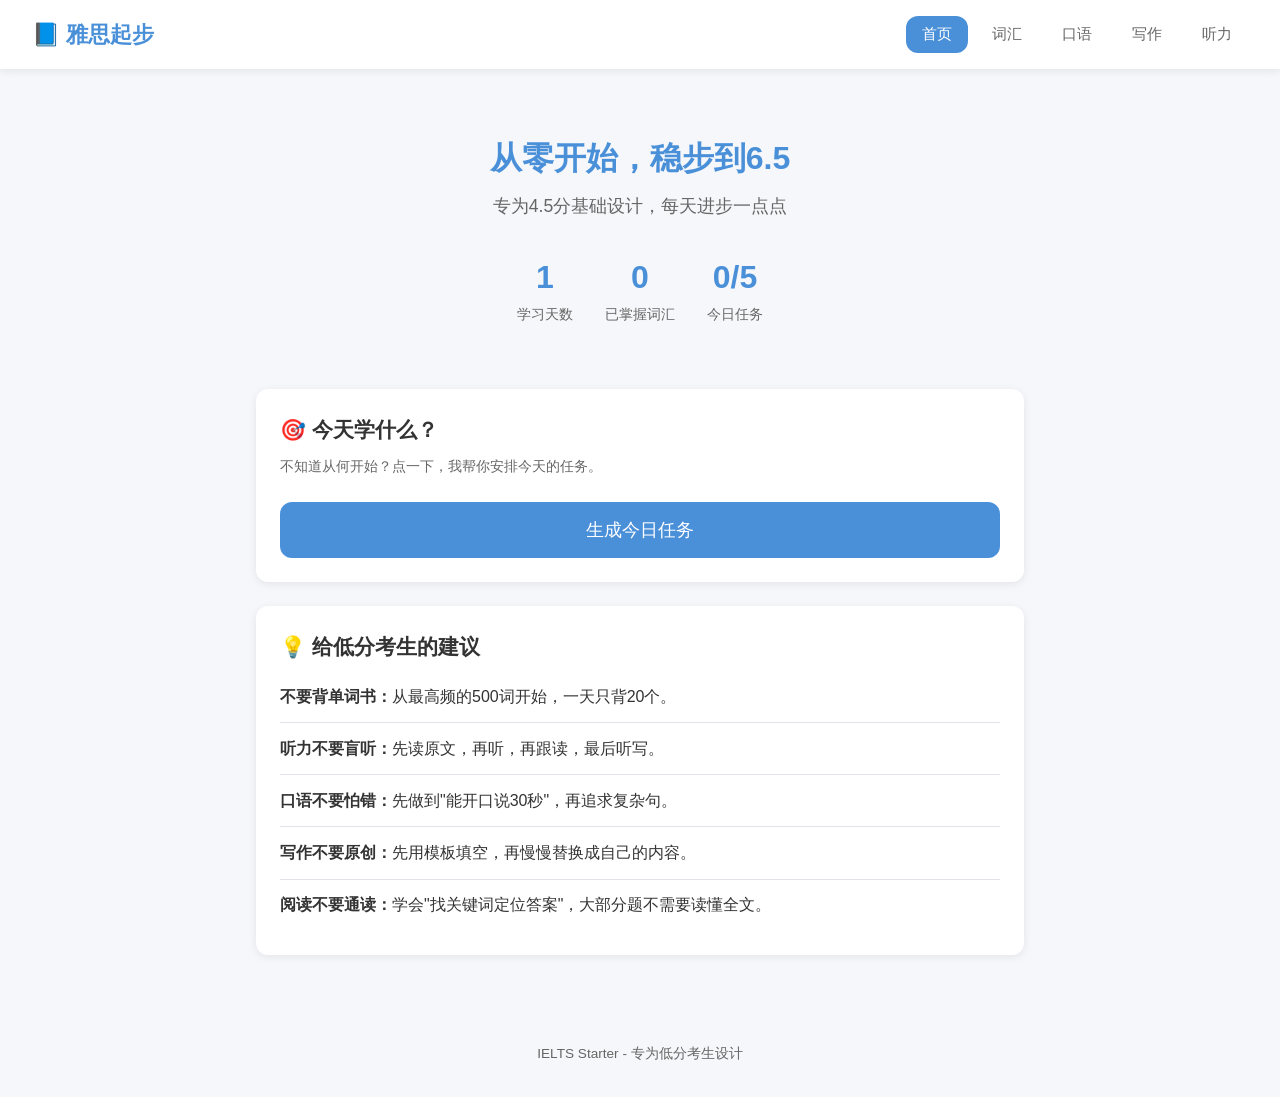
==== index.html @ bb2e0661 "init: IELTS starter website" ====
<!DOCTYPE html>
<html lang="zh-CN">
<head>
    <meta charset="UTF-8">
    <meta name="viewport" content="width=device-width, initial-scale=1.0">
    <title>雅思起步 - IELTS Starter</title>
    <link rel="stylesheet" href="css/style.css">
</head>
<body>
    <nav class="navbar">
        <div class="nav-brand">📘 雅思起步</div>
        <div class="nav-links">
            <button class="nav-btn active" data-page="home">首页</button>
            <button class="nav-btn" data-page="words">词汇</button>
            <button class="nav-btn" data-page="speaking">口语</button>
            <button class="nav-btn" data-page="writing">写作</button>
            <button class="nav-btn" data-page="listening">听力</button>
        </div>
    </nav>

    <main class="container">
        <!-- 首页 -->
        <section id="page-home" class="page active">
            <div class="hero">
                <h1>从零开始，稳步到6.5</h1>
                <p class="subtitle">专为4.5分基础设计，每天进步一点点</p>
                <div class="stats-bar">
                    <div class="stat-item">
                        <div class="stat-num" id="stat-days">1</div>
                        <div class="stat-label">学习天数</div>
                    </div>
                    <div class="stat-item">
                        <div class="stat-num" id="stat-words">0</div>
                        <div class="stat-label">已掌握词汇</div>
                    </div>
                    <div class="stat-item">
                        <div class="stat-num" id="stat-tasks">0/5</div>
                        <div class="stat-label">今日任务</div>
                    </div>
                </div>
            </div>

            <div class="card">
                <h2>🎯 今天学什么？</h2>
                <p class="hint">不知道从何开始？点一下，我帮你安排今天的任务。</p>
                <button class="btn-primary btn-large" id="btn-generate-task">生成今日任务</button>
                <div id="today-tasks" class="task-list hidden">
                    <!-- 动态生成 -->
                </div>
            </div>

            <div class="card">
                <h2>💡 给低分考生的建议</h2>
                <ul class="tips-list">
                    <li><strong>不要背单词书：</strong>从最高频的500词开始，一天只背20个。</li>
                    <li><strong>听力不要盲听：</strong>先读原文，再听，再跟读，最后听写。</li>
                    <li><strong>口语不要怕错：</strong>先做到"能开口说30秒"，再追求复杂句。</li>
                    <li><strong>写作不要原创：</strong>先用模板填空，再慢慢替换成自己的内容。</li>
                    <li><strong>阅读不要通读：</strong>学会"找关键词定位答案"，大部分题不需要读懂全文。</li>
                </ul>
            </div>
        </section>

        <!-- 词汇页 -->
        <section id="page-words" class="page">
            <div class="card">
                <h2>📚 核心高频词汇</h2>
                <p class="hint">共500词，从出现频率最高的开始。点击卡片翻转看释义。</p>
                <div class="progress-bar">
                    <div class="progress-fill" id="word-progress"></div>
                </div>
                <div class="progress-text">已掌握 <span id="word-mastered">0</span> / <span id="word-total">50</span></div>
            </div>

            <div class="flashcard-container">
                <div class="flashcard" id="flashcard">
                    <div class="flashcard-front">
                        <div class="word-text" id="card-word">accommodation</div>
                        <div class="word-phonetic" id="card-phonetic">/əˌkɒməˈdeɪʃn/</div>
                        <button class="btn-sound" id="btn-speak">🔊 发音</button>
                    </div>
                    <div class="flashcard-back">
                        <div class="word-meaning" id="card-meaning">n. 住处，住宿</div>
                        <div class="word-example" id="card-example">"The price includes accommodation and meals."</div>
                        <div class="word-example-cn" id="card-example-cn">价格包含食宿。</div>
                    </div>
                </div>
            </div>

            <div class="card-actions">
                <button class="btn-secondary" id="btn-prev">← 上一个</button>
                <button class="btn-success" id="btn-known">✓ 认识</button>
                <button class="btn-danger" id="btn-unknown">✗ 不认识</button>
                <button class="btn-secondary" id="btn-next">下一个 →</button>
            </div>
        </section>

        <!-- 口语页 -->
        <section id="page-speaking" class="page">
            <div class="card">
                <h2>🎤 口语练习</h2>
                <p class="hint">从最简单的Level 1开始，能开口就是胜利。</p>
                <div class="level-selector">
                    <button class="level-btn active" data-level="1">Level 1<br><small>只说3句话</small></button>
                    <button class="level-btn" data-level="2">Level 2<br><small>说满30秒</small></button>
                    <button class="level-btn" data-level="3">Level 3<br><small>说满1分钟</small></button>
                </div>
            </div>

            <div class="card question-card">
                <div class="question-type" id="question-type">Part 1 - 基础话题</div>
                <div class="question-text" id="question-text">Where is your hometown?</div>
                <div class="question-hint" id="question-hint">试着回答：在哪 + 什么样 + 喜欢吗</div>
            </div>

            <div class="card">
                <h3>⏱️ 计时器</h3>
                <div class="timer-display" id="timer-display">00:00</div>
                <div class="timer-controls">
                    <button class="btn-primary" id="btn-timer-start">开始计时</button>
                    <button class="btn-secondary" id="btn-timer-pause">暂停</button>
                    <button class="btn-danger" id="btn-timer-reset">重置</button>
                </div>
                <p class="hint">目标：Level 1 回答15秒，Level 2 回答30秒，Level 3 回答1分钟。</p>
            </div>

            <div class="card-actions">
                <button class="btn-primary btn-large" id="btn-next-question">🎲 换一题</button>
            </div>
        </section>

        <!-- 写作页 -->
        <section id="page-writing" class="page">
            <div class="card">
                <h2>✍️ 写作模板填空</h2>
                <p class="hint">像完形填空一样写作文。先学会"套模板"，再慢慢替换高级词汇。</p>
                <div class="template-selector">
                    <button class="template-btn active" data-template="task1-static">小作文-静态图</button>
                    <button class="template-btn" data-template="task1-dynamic">小作文-动态图</button>
                    <button class="template-btn" data-template="task2-opinion">大作文-同意与否</button>
                </div>
            </div>

            <div class="card">
                <h3 id="template-title">静态图（柱状图/饼图）4段式模板</h3>
                <div class="template-form" id="template-form">
                    <!-- 动态生成输入框 -->
                </div>
                <button class="btn-primary btn-large" id="btn-generate-essay">生成作文</button>
            </div>

            <div class="card hidden" id="essay-result-card">
                <h3>📝 你的作文</h3>
                <div class="essay-output" id="essay-output"></div>
                <div class="essay-tips">
                    <h4>💡 提升建议</h4>
                    <ul id="essay-tips-list"></ul>
                </div>
            </div>
        </section>

        <!-- 听力页 -->
        <section id="page-listening" class="page">
            <div class="card">
                <h2>🎧 精听练习</h2>
                <p class="hint">把听力原文粘贴到下面，点击任意句子即可反复听该句。</p>
                <textarea class="textarea-large" id="listening-text" placeholder="粘贴听力原文到这里...
例如：
Woman: Good morning. I'd like to book a table for dinner tonight.
Man: Certainly. How many people will be dining?
Woman: Four adults and two children."></textarea>
                <div class="input-group">
                    <label>音频URL（可选）：</label>
                    <input type="text" id="audio-url" placeholder="https://example.com/audio.mp3">
                </div>
                <button class="btn-primary" id="btn-load-text">加载原文</button>
            </div>

            <div class="card hidden" id="listening-player-card">
                <audio id="audio-player" controls></audio>
                <div class="sentence-list" id="sentence-list">
                    <!-- 动态生成句子列表 -->
                </div>
            </div>
        </section>
    </main>

    <footer class="footer">
        <p>IELTS Starter - 专为低分考生设计</p>
    </footer>

    <script src="js/app.js"></script>
</body>
</html>
---- css/style.css ----
:root {
    --primary: #4a90d9;
    --primary-dark: #357abd;
    --success: #5cb85c;
    --danger: #d9534f;
    --warning: #f0ad4e;
    --bg: #f5f7fa;
    --card-bg: #ffffff;
    --text: #333333;
    --text-light: #666666;
    --border: #e0e4e8;
    --radius: 12px;
    --shadow: 0 2px 8px rgba(0,0,0,0.08);
}

* {
    margin: 0;
    padding: 0;
    box-sizing: border-box;
}

body {
    font-family: -apple-system, BlinkMacSystemFont, "Segoe UI", Roboto, "Helvetica Neue", Arial, sans-serif;
    background: var(--bg);
    color: var(--text);
    line-height: 1.6;
    font-size: 16px;
}

/* 导航 */
.navbar {
    background: var(--card-bg);
    box-shadow: var(--shadow);
    padding: 1rem 2rem;
    display: flex;
    justify-content: space-between;
    align-items: center;
    position: sticky;
    top: 0;
    z-index: 100;
}

.nav-brand {
    font-size: 1.4rem;
    font-weight: 700;
    color: var(--primary);
}

.nav-links {
    display: flex;
    gap: 0.5rem;
}

.nav-btn {
    padding: 0.5rem 1rem;
    border: none;
    background: transparent;
    color: var(--text-light);
    border-radius: var(--radius);
    cursor: pointer;
    font-size: 0.95rem;
    transition: all 0.2s;
}

.nav-btn:hover {
    background: var(--bg);
    color: var(--primary);
}

.nav-btn.active {
    background: var(--primary);
    color: white;
}

/* 主容器 */
.container {
    max-width: 800px;
    margin: 0 auto;
    padding: 2rem 1rem;
}

/* 页面切换 */
.page {
    display: none;
    animation: fadeIn 0.3s ease;
}

.page.active {
    display: block;
}

@keyframes fadeIn {
    from { opacity: 0; transform: translateY(10px); }
    to { opacity: 1; transform: translateY(0); }
}

/* 卡片 */
.card {
    background: var(--card-bg);
    border-radius: var(--radius);
    padding: 1.5rem;
    margin-bottom: 1.5rem;
    box-shadow: var(--shadow);
}

.card h2 {
    font-size: 1.3rem;
    margin-bottom: 0.5rem;
    color: var(--text);
}

.card h3 {
    font-size: 1.1rem;
    margin-bottom: 0.5rem;
}

.hint {
    color: var(--text-light);
    font-size: 0.9rem;
    margin-bottom: 1rem;
}

/* 首页 */
.hero {
    text-align: center;
    padding: 2rem 1rem;
}

.hero h1 {
    font-size: 2rem;
    color: var(--primary);
    margin-bottom: 0.5rem;
}

.subtitle {
    color: var(--text-light);
    font-size: 1.1rem;
    margin-bottom: 2rem;
}

.stats-bar {
    display: flex;
    justify-content: center;
    gap: 2rem;
    margin-bottom: 2rem;
}

.stat-item {
    text-align: center;
}

.stat-num {
    font-size: 2rem;
    font-weight: 700;
    color: var(--primary);
}

.stat-label {
    color: var(--text-light);
    font-size: 0.85rem;
}

.task-list {
    margin-top: 1.5rem;
}

.task-item {
    display: flex;
    align-items: center;
    padding: 1rem;
    background: var(--bg);
    border-radius: var(--radius);
    margin-bottom: 0.5rem;
    cursor: pointer;
    transition: all 0.2s;
}

.task-item:hover {
    background: #e8f0fe;
}

.task-item.completed {
    opacity: 0.6;
    text-decoration: line-through;
}

.task-checkbox {
    width: 24px;
    height: 24px;
    margin-right: 1rem;
    border: 2px solid var(--border);
    border-radius: 6px;
    display: flex;
    align-items: center;
    justify-content: center;
    font-size: 0.8rem;
    flex-shrink: 0;
}

.task-item.completed .task-checkbox {
    background: var(--success);
    border-color: var(--success);
    color: white;
}

.tips-list {
    list-style: none;
}

.tips-list li {
    padding: 0.8rem 0;
    border-bottom: 1px solid var(--border);
}

.tips-list li:last-child {
    border-bottom: none;
}

/* 按钮 */
.btn-primary, .btn-secondary, .btn-success, .btn-danger {
    padding: 0.7rem 1.5rem;
    border: none;
    border-radius: var(--radius);
    cursor: pointer;
    font-size: 1rem;
    transition: all 0.2s;
    font-weight: 500;
}

.btn-primary {
    background: var(--primary);
    color: white;
}

.btn-primary:hover {
    background: var(--primary-dark);
}

.btn-secondary {
    background: var(--bg);
    color: var(--text);
}

.btn-secondary:hover {
    background: var(--border);
}

.btn-success {
    background: var(--success);
    color: white;
}

.btn-success:hover {
    background: #4cae4c;
}

.btn-danger {
    background: var(--danger);
    color: white;
}

.btn-danger:hover {
    background: #c9302c;
}

.btn-large {
    padding: 1rem 2rem;
    font-size: 1.1rem;
    width: 100%;
    margin-top: 0.5rem;
}

.btn-sound {
    background: var(--bg);
    border: 1px solid var(--border);
    padding: 0.5rem 1rem;
    border-radius: var(--radius);
    cursor: pointer;
    margin-top: 1rem;
    font-size: 0.9rem;
}

.btn-sound:hover {
    background: var(--primary);
    color: white;
}

/* 词汇卡片 */
.flashcard-container {
    perspective: 1000px;
    margin: 2rem auto;
    max-width: 400px;
}

.flashcard {
    width: 100%;
    height: 280px;
    position: relative;
    transform-style: preserve-3d;
    transition: transform 0.6s;
    cursor: pointer;
}

.flashcard.flipped {
    transform: rotateY(180deg);
}

.flashcard-front, .flashcard-back {
    position: absolute;
    width: 100%;
    height: 100%;
    backface-visibility: hidden;
    background: var(--card-bg);
    border-radius: var(--radius);
    box-shadow: var(--shadow);
    display: flex;
    flex-direction: column;
    align-items: center;
    justify-content: center;
    padding: 2rem;
    text-align: center;
}

.flashcard-back {
    transform: rotateY(180deg);
    background: #fff9e6;
}

.word-text {
    font-size: 2rem;
    font-weight: 700;
    color: var(--primary);
    margin-bottom: 0.5rem;
}

.word-phonetic {
    color: var(--text-light);
    font-size: 1rem;
    margin-bottom: 1rem;
}

.word-meaning {
    font-size: 1.5rem;
    font-weight: 600;
    color: var(--text);
    margin-bottom: 1rem;
}

.word-example {
    font-style: italic;
    color: var(--text-light);
    margin-bottom: 0.5rem;
    font-size: 0.95rem;
}

.word-example-cn {
    color: var(--text-light);
    font-size: 0.9rem;
}

.progress-bar {
    width: 100%;
    height: 12px;
    background: var(--bg);
    border-radius: 6px;
    overflow: hidden;
    margin: 1rem 0 0.5rem;
}

.progress-fill {
    height: 100%;
    background: var(--success);
    width: 0%;
    transition: width 0.3s ease;
}

.progress-text {
    text-align: center;
    color: var(--text-light);
    font-size: 0.85rem;
    margin-bottom: 1rem;
}

.card-actions {
    display: flex;
    gap: 0.5rem;
    justify-content: center;
    flex-wrap: wrap;
}

/* 口语 */
.level-selector, .template-selector {
    display: flex;
    gap: 0.5rem;
    margin: 1rem 0;
    flex-wrap: wrap;
}

.level-btn, .template-btn {
    flex: 1;
    min-width: 100px;
    padding: 0.8rem;
    border: 2px solid var(--border);
    background: white;
    border-radius: var(--radius);
    cursor: pointer;
    text-align: center;
    transition: all 0.2s;
    font-size: 0.9rem;
}

.level-btn.active, .template-btn.active {
    border-color: var(--primary);
    background: #e8f0fe;
    color: var(--primary);
    font-weight: 600;
}

.question-card {
    background: #e8f0fe;
    text-align: center;
}

.question-type {
    color: var(--primary);
    font-size: 0.85rem;
    font-weight: 600;
    margin-bottom: 0.5rem;
}

.question-text {
    font-size: 1.4rem;
    font-weight: 600;
    margin-bottom: 0.5rem;
}

.question-hint {
    color: var(--text-light);
    font-size: 0.9rem;
}

.timer-display {
    font-size: 3rem;
    font-weight: 700;
    text-align: center;
    color: var(--primary);
    font-variant-numeric: tabular-nums;
    margin: 1rem 0;
}

.timer-controls {
    display: flex;
    gap: 0.5rem;
    justify-content: center;
}

/* 写作 */
.template-form {
    margin: 1rem 0;
}

.form-group {
    margin-bottom: 1rem;
}

.form-group label {
    display: block;
    margin-bottom: 0.3rem;
    font-weight: 500;
    font-size: 0.9rem;
}

.form-group input, .form-group select {
    width: 100%;
    padding: 0.7rem;
    border: 1px solid var(--border);
    border-radius: var(--radius);
    font-size: 1rem;
}

.form-group input:focus, .form-group select:focus {
    outline: none;
    border-color: var(--primary);
}

.essay-output {
    background: var(--bg);
    padding: 1.5rem;
    border-radius: var(--radius);
    line-height: 1.8;
    white-space: pre-wrap;
    margin: 1rem 0;
    font-size: 0.95rem;
}

.essay-tips {
    background: #fff9e6;
    padding: 1rem;
    border-radius: var(--radius);
    margin-top: 1rem;
}

.essay-tips h4 {
    color: var(--warning);
    margin-bottom: 0.5rem;
}

.essay-tips ul {
    margin-left: 1.2rem;
    font-size: 0.9rem;
}

/* 听力 */
.textarea-large {
    width: 100%;
    min-height: 150px;
    padding: 1rem;
    border: 1px solid var(--border);
    border-radius: var(--radius);
    font-size: 1rem;
    font-family: inherit;
    resize: vertical;
    margin-bottom: 1rem;
}

.input-group {
    margin-bottom: 1rem;
}

.input-group label {
    display: block;
    margin-bottom: 0.3rem;
    font-weight: 500;
    font-size: 0.9rem;
}

.input-group input {
    width: 100%;
    padding: 0.7rem;
    border: 1px solid var(--border);
    border-radius: var(--radius);
    font-size: 1rem;
}

.sentence-list {
    margin-top: 1.5rem;
    max-height: 400px;
    overflow-y: auto;
}

.sentence-item {
    padding: 0.8rem 1rem;
    border-bottom: 1px solid var(--border);
    cursor: pointer;
    transition: all 0.2s;
    font-size: 0.95rem;
}

.sentence-item:hover {
    background: #e8f0fe;
}

.sentence-item.active {
    background: #e8f0fe;
    border-left: 3px solid var(--primary);
    padding-left: calc(1rem - 3px);
}

/* 通用 */
.hidden {
    display: none !important;
}

.footer {
    text-align: center;
    padding: 2rem;
    color: var(--text-light);
    font-size: 0.85rem;
}

/* 响应式 */
@media (max-width: 600px) {
    .navbar {
        flex-direction: column;
        gap: 0.5rem;
        padding: 1rem;
    }

    .nav-links {
        flex-wrap: wrap;
        justify-content: center;
    }

    .stats-bar {
        gap: 1rem;
    }

    .hero h1 {
        font-size: 1.5rem;
    }

    .flashcard {
        height: 240px;
    }

    .word-text {
        font-size: 1.5rem;
    }

    .timer-display {
        font-size: 2.5rem;
    }
}
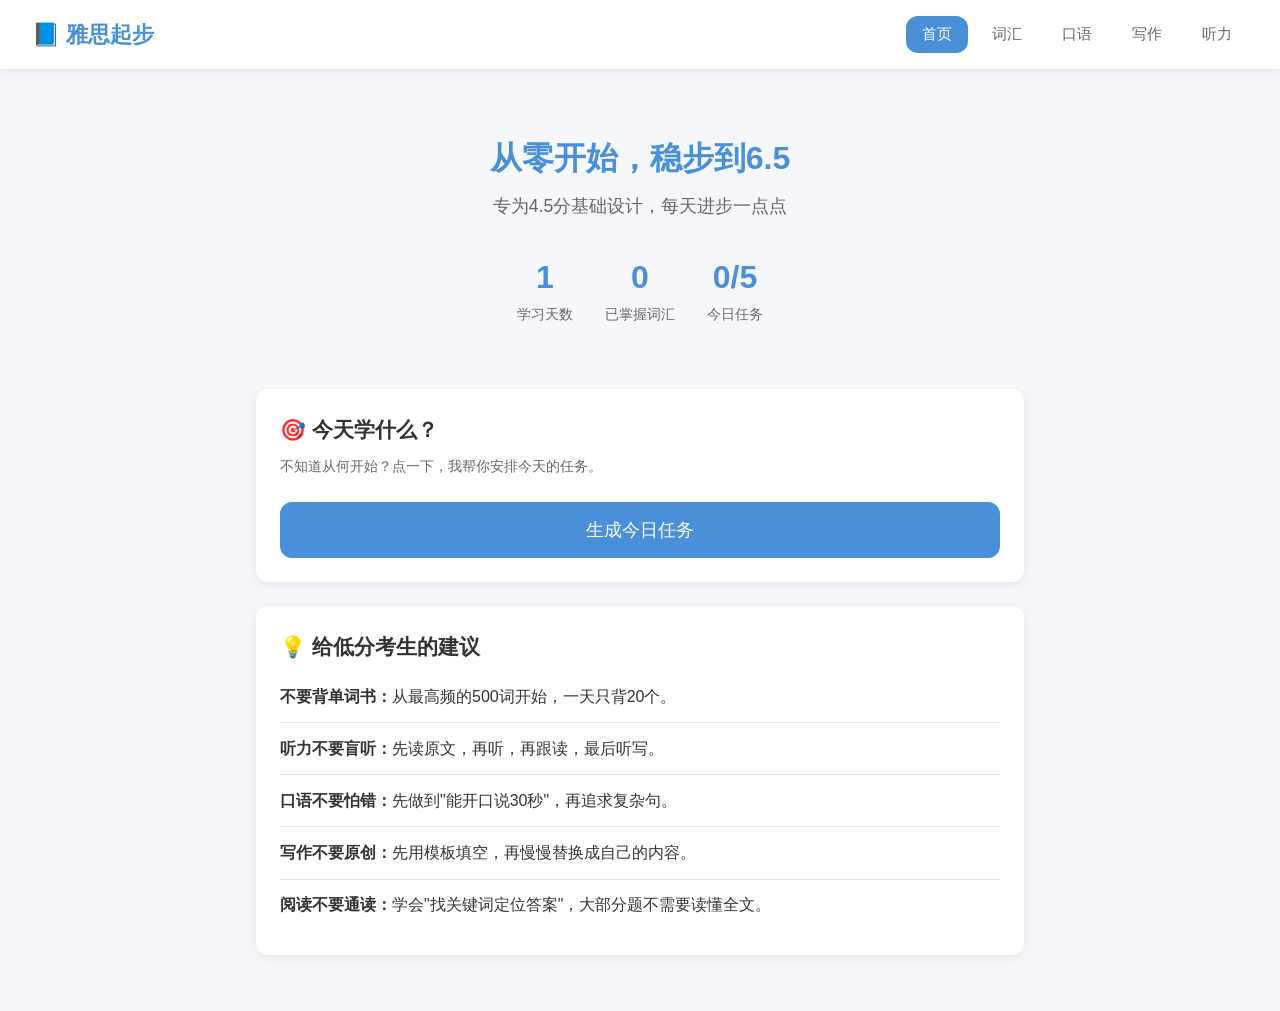
==== commit c28a66b4: "feat: PWA + mobile optimization - Add manifest.json and Service Worker for offline support - Add bot" ====
--- a/index.html
+++ b/index.html
@@ -2,7 +2,13 @@
 <html lang="zh-CN">
 <head>
     <meta charset="UTF-8">
-    <meta name="viewport" content="width=device-width, initial-scale=1.0">
+    <meta name="viewport" content="width=device-width, initial-scale=1.0, maximum-scale=1.0, user-scalable=no">
+    <meta name="theme-color" content="#4a90d9">
+    <meta name="apple-mobile-web-app-capable" content="yes">
+    <meta name="apple-mobile-web-app-status-bar-style" content="default">
+    <meta name="apple-mobile-web-app-title" content="雅思起步">
+    <link rel="manifest" href="manifest.json">
+    <link rel="apple-touch-icon" href="data:image/svg+xml,%3Csvg xmlns='http://www.w3.org/2000/svg' viewBox='0 0 192 192'%3E%3Crect fill='%234a90d9' width='192' height='192' rx='24'/%3E%3Ctext x='96' y='120' font-size='100' text-anchor='middle'%3E📘%3C/text%3E%3C/svg%3E">
     <title>雅思起步 - IELTS Starter</title>
     <link rel="stylesheet" href="css/style.css">
 </head>
@@ -185,10 +191,39 @@
         </section>
     </main>
 
-    <footer class="footer">
-        <p>IELTS Starter - 专为低分考生设计</p>
-    </footer>
+    <!-- 底部移动端导航 -->
+    <nav class="bottom-nav">
+        <button class="bottom-nav-btn active" data-page="home">
+            <span class="bottom-nav-icon">🏠</span>
+            <span class="bottom-nav-label">首页</span>
+        </button>
+        <button class="bottom-nav-btn" data-page="words">
+            <span class="bottom-nav-icon">📚</span>
+            <span class="bottom-nav-label">词汇</span>
+        </button>
+        <button class="bottom-nav-btn" data-page="speaking">
+            <span class="bottom-nav-icon">🎤</span>
+            <span class="bottom-nav-label">口语</span>
+        </button>
+        <button class="bottom-nav-btn" data-page="writing">
+            <span class="bottom-nav-icon">✍️</span>
+            <span class="bottom-nav-label">写作</span>
+        </button>
+        <button class="bottom-nav-btn" data-page="listening">
+            <span class="bottom-nav-icon">🎧</span>
+            <span class="bottom-nav-label">听力</span>
+        </button>
+    </nav>
 
     <script src="js/app.js"></script>
+    <script>
+        if ('serviceWorker' in navigator) {
+            navigator.serviceWorker.register('sw.js').then(() => {
+                console.log('Service Worker registered');
+            }).catch(err => {
+                console.log('SW registration failed:', err);
+            });
+        }
+    </script>
 </body>
 </html>
--- a/css/style.css
+++ b/css/style.css
@@ -578,17 +578,98 @@
     font-size: 0.85rem;
 }
 
+/* 底部移动端导航 */
+.bottom-nav {
+    display: none;
+    position: fixed;
+    bottom: 0;
+    left: 0;
+    right: 0;
+    background: var(--card-bg);
+    box-shadow: 0 -2px 10px rgba(0,0,0,0.08);
+    z-index: 200;
+    padding-bottom: env(safe-area-inset-bottom);
+}
+
+.bottom-nav-btn {
+    flex: 1;
+    display: flex;
+    flex-direction: column;
+    align-items: center;
+    justify-content: center;
+    padding: 0.5rem 0;
+    border: none;
+    background: transparent;
+    color: var(--text-light);
+    cursor: pointer;
+    font-size: 0.7rem;
+    transition: all 0.2s;
+    min-height: 56px;
+}
+
+.bottom-nav-btn.active {
+    color: var(--primary);
+}
+
+.bottom-nav-icon {
+    font-size: 1.4rem;
+    margin-bottom: 2px;
+}
+
+.bottom-nav-label {
+    font-size: 0.65rem;
+}
+
+/* 触摸优化 */
+button, .task-item, .sentence-item, .flashcard {
+    -webkit-tap-highlight-color: transparent;
+    touch-action: manipulation;
+}
+
+/* 滑动动画 */
+.flashcard.swipe-left {
+    animation: swipeLeft 0.3s ease;
+}
+
+.flashcard.swipe-right {
+    animation: swipeRight 0.3s ease;
+}
+
+@keyframes swipeLeft {
+    from { transform: translateX(0) rotateY(0); }
+    to { transform: translateX(-120%) rotateY(0); }
+}
+
+@keyframes swipeRight {
+    from { transform: translateX(0) rotateY(0); }
+    to { transform: translateX(120%) rotateY(0); }
+}
+
 /* 响应式 */
 @media (max-width: 600px) {
     .navbar {
-        flex-direction: column;
-        gap: 0.5rem;
+        padding: 0.8rem 1rem;
+        position: sticky;
+        top: 0;
+    }
+
+    .nav-links {
+        display: none;
+    }
+
+    .nav-brand {
+        font-size: 1.2rem;
+        width: 100%;
+        text-align: center;
+    }
+
+    .bottom-nav {
+        display: flex;
+    }
+
+    .container {
         padding: 1rem;
-    }
-
-    .nav-links {
-        flex-wrap: wrap;
-        justify-content: center;
+        padding-bottom: calc(1rem + 56px + env(safe-area-inset-bottom));
     }
 
     .stats-bar {
@@ -600,14 +681,32 @@
     }
 
     .flashcard {
-        height: 240px;
+        height: 260px;
     }
 
     .word-text {
-        font-size: 1.5rem;
+        font-size: 1.6rem;
     }
 
     .timer-display {
         font-size: 2.5rem;
     }
-}
+
+    .btn-primary, .btn-secondary, .btn-success, .btn-danger {
+        padding: 0.9rem 1.5rem;
+        min-height: 44px;
+    }
+
+    .card-actions {
+        gap: 0.8rem;
+    }
+
+    .level-btn, .template-btn {
+        min-height: 48px;
+    }
+
+    .essay-output {
+        font-size: 0.9rem;
+        padding: 1rem;
+    }
+}
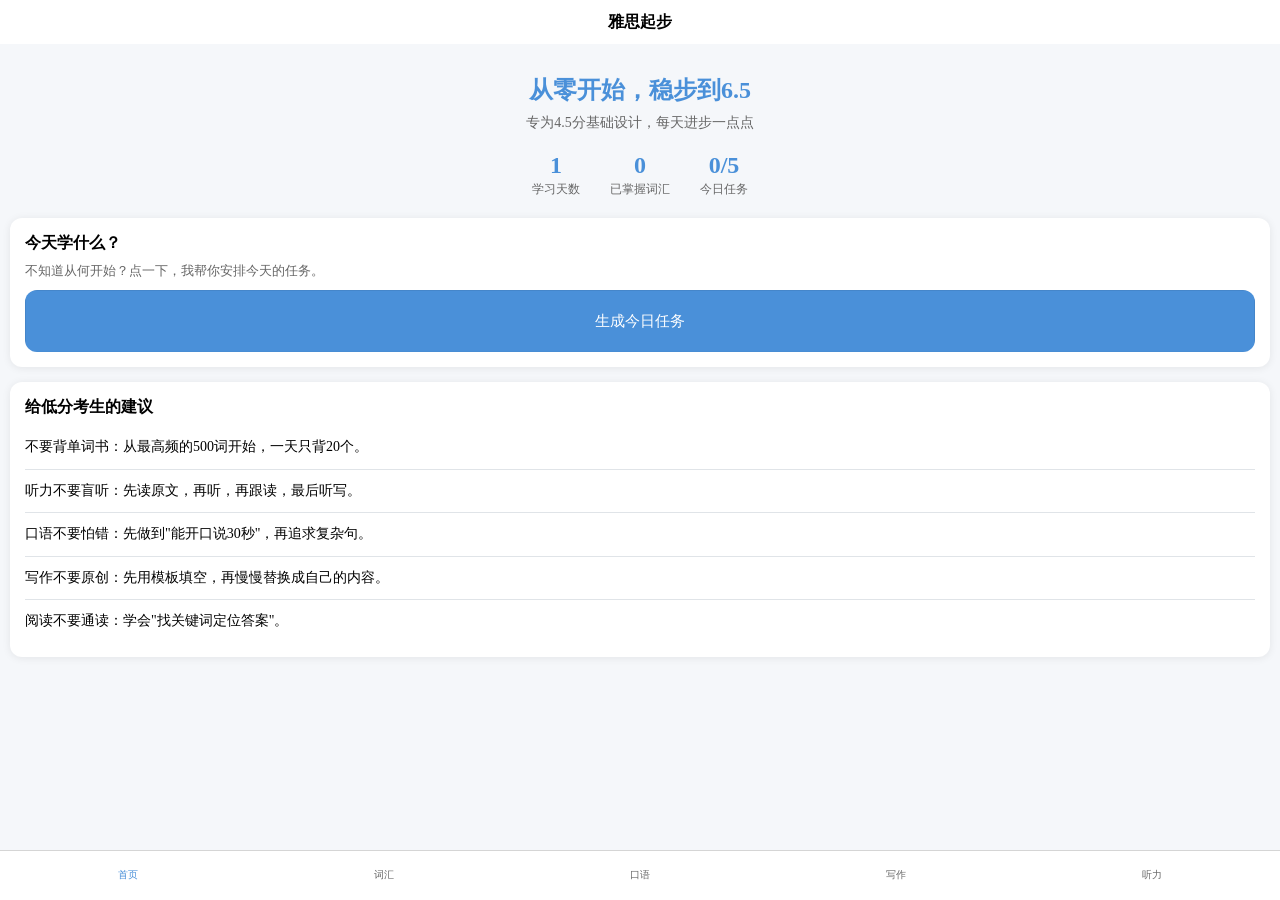
==== commit b8ff62f9: "deploy: update to uni-app build with relative paths" ====
--- a/index.html
+++ b/index.html
@@ -1,229 +1,19 @@
 <!DOCTYPE html>
 <html lang="zh-CN">
-<head>
-    <meta charset="UTF-8">
-    <meta name="viewport" content="width=device-width, initial-scale=1.0, maximum-scale=1.0, user-scalable=no">
-    <meta name="theme-color" content="#4a90d9">
-    <meta name="apple-mobile-web-app-capable" content="yes">
-    <meta name="apple-mobile-web-app-status-bar-style" content="default">
-    <meta name="apple-mobile-web-app-title" content="雅思起步">
-    <link rel="manifest" href="manifest.json">
-    <link rel="apple-touch-icon" href="data:image/svg+xml,%3Csvg xmlns='http://www.w3.org/2000/svg' viewBox='0 0 192 192'%3E%3Crect fill='%234a90d9' width='192' height='192' rx='24'/%3E%3Ctext x='96' y='120' font-size='100' text-anchor='middle'%3E📘%3C/text%3E%3C/svg%3E">
-    <title>雅思起步 - IELTS Starter</title>
-    <link rel="stylesheet" href="css/style.css">
-</head>
-<body>
-    <nav class="navbar">
-        <div class="nav-brand">📘 雅思起步</div>
-        <div class="nav-links">
-            <button class="nav-btn active" data-page="home">首页</button>
-            <button class="nav-btn" data-page="words">词汇</button>
-            <button class="nav-btn" data-page="speaking">口语</button>
-            <button class="nav-btn" data-page="writing">写作</button>
-            <button class="nav-btn" data-page="listening">听力</button>
-        </div>
-    </nav>
+  <head>
+    <link rel="stylesheet" href="./assets/uni.7ebca394.css">
 
-    <main class="container">
-        <!-- 首页 -->
-        <section id="page-home" class="page active">
-            <div class="hero">
-                <h1>从零开始，稳步到6.5</h1>
-                <p class="subtitle">专为4.5分基础设计，每天进步一点点</p>
-                <div class="stats-bar">
-                    <div class="stat-item">
-                        <div class="stat-num" id="stat-days">1</div>
-                        <div class="stat-label">学习天数</div>
-                    </div>
-                    <div class="stat-item">
-                        <div class="stat-num" id="stat-words">0</div>
-                        <div class="stat-label">已掌握词汇</div>
-                    </div>
-                    <div class="stat-item">
-                        <div class="stat-num" id="stat-tasks">0/5</div>
-                        <div class="stat-label">今日任务</div>
-                    </div>
-                </div>
-            </div>
-
-            <div class="card">
-                <h2>🎯 今天学什么？</h2>
-                <p class="hint">不知道从何开始？点一下，我帮你安排今天的任务。</p>
-                <button class="btn-primary btn-large" id="btn-generate-task">生成今日任务</button>
-                <div id="today-tasks" class="task-list hidden">
-                    <!-- 动态生成 -->
-                </div>
-            </div>
-
-            <div class="card">
-                <h2>💡 给低分考生的建议</h2>
-                <ul class="tips-list">
-                    <li><strong>不要背单词书：</strong>从最高频的500词开始，一天只背20个。</li>
-                    <li><strong>听力不要盲听：</strong>先读原文，再听，再跟读，最后听写。</li>
-                    <li><strong>口语不要怕错：</strong>先做到"能开口说30秒"，再追求复杂句。</li>
-                    <li><strong>写作不要原创：</strong>先用模板填空，再慢慢替换成自己的内容。</li>
-                    <li><strong>阅读不要通读：</strong>学会"找关键词定位答案"，大部分题不需要读懂全文。</li>
-                </ul>
-            </div>
-        </section>
-
-        <!-- 词汇页 -->
-        <section id="page-words" class="page">
-            <div class="card">
-                <h2>📚 核心高频词汇</h2>
-                <p class="hint">共500词，从出现频率最高的开始。点击卡片翻转看释义。</p>
-                <div class="progress-bar">
-                    <div class="progress-fill" id="word-progress"></div>
-                </div>
-                <div class="progress-text">已掌握 <span id="word-mastered">0</span> / <span id="word-total">50</span></div>
-            </div>
-
-            <div class="flashcard-container">
-                <div class="flashcard" id="flashcard">
-                    <div class="flashcard-front">
-                        <div class="word-text" id="card-word">accommodation</div>
-                        <div class="word-phonetic" id="card-phonetic">/əˌkɒməˈdeɪʃn/</div>
-                        <button class="btn-sound" id="btn-speak">🔊 发音</button>
-                    </div>
-                    <div class="flashcard-back">
-                        <div class="word-meaning" id="card-meaning">n. 住处，住宿</div>
-                        <div class="word-example" id="card-example">"The price includes accommodation and meals."</div>
-                        <div class="word-example-cn" id="card-example-cn">价格包含食宿。</div>
-                    </div>
-                </div>
-            </div>
-
-            <div class="card-actions">
-                <button class="btn-secondary" id="btn-prev">← 上一个</button>
-                <button class="btn-success" id="btn-known">✓ 认识</button>
-                <button class="btn-danger" id="btn-unknown">✗ 不认识</button>
-                <button class="btn-secondary" id="btn-next">下一个 →</button>
-            </div>
-        </section>
-
-        <!-- 口语页 -->
-        <section id="page-speaking" class="page">
-            <div class="card">
-                <h2>🎤 口语练习</h2>
-                <p class="hint">从最简单的Level 1开始，能开口就是胜利。</p>
-                <div class="level-selector">
-                    <button class="level-btn active" data-level="1">Level 1<br><small>只说3句话</small></button>
-                    <button class="level-btn" data-level="2">Level 2<br><small>说满30秒</small></button>
-                    <button class="level-btn" data-level="3">Level 3<br><small>说满1分钟</small></button>
-                </div>
-            </div>
-
-            <div class="card question-card">
-                <div class="question-type" id="question-type">Part 1 - 基础话题</div>
-                <div class="question-text" id="question-text">Where is your hometown?</div>
-                <div class="question-hint" id="question-hint">试着回答：在哪 + 什么样 + 喜欢吗</div>
-            </div>
-
-            <div class="card">
-                <h3>⏱️ 计时器</h3>
-                <div class="timer-display" id="timer-display">00:00</div>
-                <div class="timer-controls">
-                    <button class="btn-primary" id="btn-timer-start">开始计时</button>
-                    <button class="btn-secondary" id="btn-timer-pause">暂停</button>
-                    <button class="btn-danger" id="btn-timer-reset">重置</button>
-                </div>
-                <p class="hint">目标：Level 1 回答15秒，Level 2 回答30秒，Level 3 回答1分钟。</p>
-            </div>
-
-            <div class="card-actions">
-                <button class="btn-primary btn-large" id="btn-next-question">🎲 换一题</button>
-            </div>
-        </section>
-
-        <!-- 写作页 -->
-        <section id="page-writing" class="page">
-            <div class="card">
-                <h2>✍️ 写作模板填空</h2>
-                <p class="hint">像完形填空一样写作文。先学会"套模板"，再慢慢替换高级词汇。</p>
-                <div class="template-selector">
-                    <button class="template-btn active" data-template="task1-static">小作文-静态图</button>
-                    <button class="template-btn" data-template="task1-dynamic">小作文-动态图</button>
-                    <button class="template-btn" data-template="task2-opinion">大作文-同意与否</button>
-                </div>
-            </div>
-
-            <div class="card">
-                <h3 id="template-title">静态图（柱状图/饼图）4段式模板</h3>
-                <div class="template-form" id="template-form">
-                    <!-- 动态生成输入框 -->
-                </div>
-                <button class="btn-primary btn-large" id="btn-generate-essay">生成作文</button>
-            </div>
-
-            <div class="card hidden" id="essay-result-card">
-                <h3>📝 你的作文</h3>
-                <div class="essay-output" id="essay-output"></div>
-                <div class="essay-tips">
-                    <h4>💡 提升建议</h4>
-                    <ul id="essay-tips-list"></ul>
-                </div>
-            </div>
-        </section>
-
-        <!-- 听力页 -->
-        <section id="page-listening" class="page">
-            <div class="card">
-                <h2>🎧 精听练习</h2>
-                <p class="hint">把听力原文粘贴到下面，点击任意句子即可反复听该句。</p>
-                <textarea class="textarea-large" id="listening-text" placeholder="粘贴听力原文到这里...
-例如：
-Woman: Good morning. I'd like to book a table for dinner tonight.
-Man: Certainly. How many people will be dining?
-Woman: Four adults and two children."></textarea>
-                <div class="input-group">
-                    <label>音频URL（可选）：</label>
-                    <input type="text" id="audio-url" placeholder="https://example.com/audio.mp3">
-                </div>
-                <button class="btn-primary" id="btn-load-text">加载原文</button>
-            </div>
-
-            <div class="card hidden" id="listening-player-card">
-                <audio id="audio-player" controls></audio>
-                <div class="sentence-list" id="sentence-list">
-                    <!-- 动态生成句子列表 -->
-                </div>
-            </div>
-        </section>
-    </main>
-
-    <!-- 底部移动端导航 -->
-    <nav class="bottom-nav">
-        <button class="bottom-nav-btn active" data-page="home">
-            <span class="bottom-nav-icon">🏠</span>
-            <span class="bottom-nav-label">首页</span>
-        </button>
-        <button class="bottom-nav-btn" data-page="words">
-            <span class="bottom-nav-icon">📚</span>
-            <span class="bottom-nav-label">词汇</span>
-        </button>
-        <button class="bottom-nav-btn" data-page="speaking">
-            <span class="bottom-nav-icon">🎤</span>
-            <span class="bottom-nav-label">口语</span>
-        </button>
-        <button class="bottom-nav-btn" data-page="writing">
-            <span class="bottom-nav-icon">✍️</span>
-            <span class="bottom-nav-label">写作</span>
-        </button>
-        <button class="bottom-nav-btn" data-page="listening">
-            <span class="bottom-nav-icon">🎧</span>
-            <span class="bottom-nav-label">听力</span>
-        </button>
-    </nav>
-
-    <script src="js/app.js"></script>
-    <script>
-        if ('serviceWorker' in navigator) {
-            navigator.serviceWorker.register('sw.js').then(() => {
-                console.log('Service Worker registered');
-            }).catch(err => {
-                console.log('SW registration failed:', err);
-            });
-        }
-    </script>
-</body>
+    <meta charset="UTF-8" />
+    <meta name="viewport" content="width=device-width, initial-scale=1.0, maximum-scale=1.0, user-scalable=no" />
+    <meta name="theme-color" content="#4a90d9" />
+    <title>雅思起步</title>
+    <style>
+      body { background-color: #f5f7fa; }
+    </style>
+    <script type="module" crossorigin src="./assets/index-DOV0B40_.js"></script>
+    <link rel="stylesheet" crossorigin href="./assets/index-D8qRqUNm.css">
+  </head>
+  <body>
+    <div id="app"></div>
+  </body>
 </html>
--- a/assets/uni.7ebca394.css
+++ b/assets/uni.7ebca394.css
@@ -0,0 +1 @@
+uni-button{position:relative;display:block;margin-left:auto;margin-right:auto;padding-left:14px;padding-right:14px;box-sizing:border-box;font-size:18px;text-align:center;text-decoration:none;line-height:2.55555556;border-radius:5px;-webkit-tap-highlight-color:transparent;overflow:hidden;color:#000;background-color:#f8f8f8;cursor:pointer}uni-button[hidden]{display:none!important}uni-button:after{content:" ";width:200%;height:200%;position:absolute;top:0;left:0;border:1px solid rgba(0,0,0,.2);transform:scale(.5);transform-origin:0 0;box-sizing:border-box;border-radius:10px}uni-button[native]{padding-left:0;padding-right:0}uni-button[native] .uni-button-cover-view-wrapper{border:inherit;border-color:inherit;border-radius:inherit;background-color:inherit}uni-button[native] .uni-button-cover-view-inner{padding-left:14px;padding-right:14px}uni-button uni-cover-view{line-height:inherit;white-space:inherit}uni-button[type=default]{color:#000;background-color:#f8f8f8}uni-button[type=primary]{color:#fff;background-color:#007aff}uni-button[type=warn]{color:#fff;background-color:#e64340}uni-button[disabled]{color:rgba(255,255,255,.6);cursor:not-allowed}uni-button[disabled][type=default],uni-button[disabled]:not([type]){color:rgba(0,0,0,.3);background-color:#f7f7f7}uni-button[disabled][type=primary]{background-color:rgba(0,122,255,.6)}uni-button[disabled][type=warn]{background-color:#ec8b89}uni-button[type=primary][plain]{color:#007aff;border:1px solid #007aff;background-color:transparent}uni-button[type=primary][plain][disabled]{color:rgba(0,0,0,.2);border-color:rgba(0,0,0,.2)}uni-button[type=primary][plain]:after{border-width:0}uni-button[type=default][plain]{color:#353535;border:1px solid #353535;background-color:transparent}uni-button[type=default][plain][disabled]{color:rgba(0,0,0,.2);border-color:rgba(0,0,0,.2)}uni-button[type=default][plain]:after{border-width:0}uni-button[plain]{color:#353535;border:1px solid #353535;background-color:transparent}uni-button[plain][disabled]{color:rgba(0,0,0,.2);border-color:rgba(0,0,0,.2)}uni-button[plain]:after{border-width:0}uni-button[plain][native] .uni-button-cover-view-inner{padding:0}uni-button[type=warn][plain]{color:#e64340;border:1px solid #e64340;background-color:transparent}uni-button[type=warn][plain][disabled]{color:rgba(0,0,0,.2);border-color:rgba(0,0,0,.2)}uni-button[type=warn][plain]:after{border-width:0}uni-button[size=mini]{display:inline-block;line-height:2.3;font-size:13px;padding:0 1.34em}uni-button[size=mini][native]{padding:0}uni-button[size=mini][native] .uni-button-cover-view-inner{padding:0 1.34em}uni-button[loading]:not([disabled]){cursor:progress}uni-button[loading]:before{content:" ";display:inline-block;width:18px;height:18px;vertical-align:middle;animation:uni-loading 1s steps(12,end) infinite;background-size:100%}uni-button[loading][type=primary]{color:rgba(255,255,255,.6);background-color:#0062cc}uni-button[loading][type=primary][plain]{color:#007aff;background-color:transparent}uni-button[loading][type=default]{color:rgba(0,0,0,.6);background-color:#dedede}uni-button[loading][type=default][plain]{color:#353535;background-color:transparent}uni-button[loading][type=warn]{color:rgba(255,255,255,.6);background-color:#ce3c39}uni-button[loading][type=warn][plain]{color:#e64340;background-color:transparent}uni-button[loading][native]:before{content:none}.button-hover{color:rgba(0,0,0,.6);background-color:#dedede}.button-hover[plain]{color:rgba(53,53,53,.6);border-color:rgba(53,53,53,.6);background-color:transparent}.button-hover[type=primary]{color:rgba(255,255,255,.6);background-color:#0062cc}.button-hover[type=primary][plain]{color:rgba(0,122,255,.6);border-color:rgba(0,122,255,.6);background-color:transparent}.button-hover[type=default]{color:rgba(0,0,0,.6);background-color:#dedede}.button-hover[type=default][plain]{color:rgba(53,53,53,.6);border-color:rgba(53,53,53,.6);background-color:transparent}.button-hover[type=warn]{color:rgba(255,255,255,.6);background-color:#ce3c39}.button-hover[type=warn][plain]{color:rgba(230,67,64,.6);border-color:rgba(230,67,64,.6);background-color:transparent}uni-input{display:block;font-size:16px;line-height:1.4em;height:1.4em;min-height:1.4em;overflow:hidden}uni-input[hidden]{display:none}.uni-input-wrapper,.uni-input-placeholder,.uni-input-form,.uni-input-input{outline:none;border:none;padding:0;margin:0;text-decoration:inherit}.uni-input-wrapper,.uni-input-form{display:flex;position:relative;width:100%;height:100%;flex-direction:column;justify-content:center}.uni-input-placeholder,.uni-input-input{width:100%}.uni-input-placeholder{position:absolute;top:auto!important;left:0;color:gray;overflow:hidden;text-overflow:clip;white-space:pre;word-break:keep-all;pointer-events:none;line-height:inherit}.uni-input-input{position:relative;display:block;height:100%;background:none;color:inherit;opacity:1;font:inherit;line-height:inherit;letter-spacing:inherit;text-align:inherit;text-indent:inherit;text-transform:inherit;text-shadow:inherit}.uni-input-input[type=search]::-webkit-search-cancel-button,.uni-input-input[type=search]::-webkit-search-decoration{display:none}.uni-input-input::-webkit-outer-spin-button,.uni-input-input::-webkit-inner-spin-button{-webkit-appearance:none;appearance:none;margin:0}.uni-input-input[type=number]{-moz-appearance:textfield}.uni-input-input:disabled{-webkit-text-fill-color:currentcolor}uni-picker-view-column{flex:1;position:relative;height:100%;overflow:hidden}uni-picker-view-column[hidden]{display:none}.uni-picker-view-group{height:100%;overflow:hidden}.uni-picker-view-mask{transform:translateZ(0)}.uni-picker-view-indicator,.uni-picker-view-mask{position:absolute;left:0;width:100%;z-index:3;pointer-events:none}.uni-picker-view-mask{top:0;height:100%;margin:0 auto;background-image:linear-gradient(180deg,rgba(255,255,255,.95),rgba(255,255,255,.6)),linear-gradient(0deg,rgba(255,255,255,.95),rgba(255,255,255,.6));background-position:top,bottom;background-size:100% 102px;background-repeat:no-repeat;transform:translateZ(0)}.uni-picker-view-indicator{height:34px;top:50%;transform:translateY(-50%)}.uni-picker-view-content{position:absolute;top:0;left:0;width:100%;will-change:transform;padding:102px 0;cursor:pointer}.uni-picker-view-content>*{height:var(--picker-view-column-indicator-height);overflow:hidden}.uni-picker-view-indicator:before{top:0;border-top:1px solid #e5e5e5;transform-origin:0 0;transform:scaleY(.5)}.uni-picker-view-indicator:after{bottom:0;border-bottom:1px solid #e5e5e5;transform-origin:0 100%;transform:scaleY(.5)}.uni-picker-view-indicator:after,.uni-picker-view-indicator:before{content:" ";position:absolute;left:0;right:0;height:1px;color:#e5e5e5}uni-picker-view{display:block}.uni-picker-view-wrapper{display:flex;position:relative;overflow:hidden;height:100%}uni-picker-view[hidden]{display:none}@keyframes once-show{0%{top:0}}uni-resize-sensor,uni-resize-sensor>div{position:absolute;left:0;top:0;right:0;bottom:0;overflow:hidden}uni-resize-sensor{display:block;z-index:-1;visibility:hidden;animation:once-show 1ms}uni-resize-sensor>div>div{position:absolute;left:0;top:0}uni-resize-sensor>div:first-child>div{width:100000px;height:100000px}uni-resize-sensor>div:last-child>div{width:200%;height:200%}uni-text[selectable]{cursor:auto;-webkit-user-select:text;user-select:text}uni-text{white-space:pre-line}uni-textarea{width:300px;height:150px;display:block;position:relative;font-size:16px;line-height:normal;white-space:pre-wrap;word-break:break-all}uni-textarea[hidden]{display:none}uni-textarea[auto-height=true]{height:fit-content!important}.uni-textarea-wrapper,.uni-textarea-placeholder,.uni-textarea-line,.uni-textarea-compute,.uni-textarea-textarea{outline:none;border:none;padding:0;margin:0;text-decoration:inherit}.uni-textarea-wrapper{display:block;position:relative;width:100%;height:100%;min-height:inherit;overflow-y:hidden}.uni-textarea-placeholder,.uni-textarea-line,.uni-textarea-compute,.uni-textarea-textarea{position:absolute;width:100%;height:100%;left:0;top:0;white-space:inherit;word-break:inherit}.uni-textarea-placeholder{color:gray;overflow:hidden}.uni-textarea-line,.uni-textarea-compute{visibility:hidden;height:auto}.uni-textarea-line{width:1em}.uni-textarea-compute-auto-height{overflow-wrap:break-word}.uni-textarea-textarea{resize:none;background:none;color:inherit;opacity:1;font:inherit;line-height:inherit;letter-spacing:inherit;text-align:inherit;text-indent:inherit;text-transform:inherit;text-shadow:inherit}.uni-textarea-textarea-fix-margin{width:auto;right:0;margin:0 -3px}.uni-textarea-textarea:disabled{-webkit-text-fill-color:currentcolor}uni-view{display:block}uni-view[hidden]{display:none}uni-toast{position:fixed;top:0;right:0;bottom:0;left:0;z-index:999;display:block;box-sizing:border-box;pointer-events:none;font-size:16px}.uni-sample-toast{position:fixed;z-index:999;top:50%;left:50%;transform:translate(-50%,-50%);text-align:center;max-width:80%}.uni-simple-toast__text{display:inline-block;vertical-align:middle;color:#fff;background-color:rgba(17,17,17,.7);padding:10px 20px;border-radius:5px;font-size:13px;text-align:center;max-width:100%;word-break:break-word;white-space:normal}uni-toast .uni-mask{pointer-events:auto}.uni-toast{position:fixed;z-index:999;width:8em;top:50%;left:50%;transform:translate(-50%,-50%);background:rgba(17,17,17,.7);text-align:center;border-radius:5px;color:#fff}.uni-toast *{box-sizing:border-box}.uni-toast__icon{margin:20px 0 0;width:38px!important;height:38px!important;vertical-align:baseline!important}.uni-icon_toast{margin:15px 0 0}.uni-icon_toast.uni-icon-success-no-circle:before{color:#fff;font-size:55px}.uni-icon_toast.uni-loading{margin:20px 0 0;width:38px;height:38px;vertical-align:baseline}.uni-toast__content{margin:0 auto 15px;width:86%;overflow:hidden;white-space:nowrap}uni-picker{position:relative;display:block;cursor:pointer}uni-picker[hidden]{display:none}uni-picker[disabled]{cursor:not-allowed}.uni-picker-container{display:none;position:fixed;left:0;right:0;top:0;bottom:0;box-sizing:border-box;z-index:999;font-size:16px}.uni-picker-container .uni-picker-custom *{box-sizing:border-box}.uni-picker-container .uni-picker-custom{position:fixed;left:0;bottom:0;transform:translateY(100%);backface-visibility:hidden;z-index:999;width:100%;background-color:#fff;visibility:hidden;transition:transform .3s,visibility .3s}.uni-picker-container .uni-picker-custom.uni-picker-toggle{visibility:visible;transform:translate(0)}.uni-picker-container .uni-picker-content{position:relative;display:block;width:100%;height:238px;background-color:#fff}.uni-picker-container .uni-picker-item{padding:0;height:34px;line-height:34px;text-align:center;color:#000;text-overflow:ellipsis;white-space:nowrap;overflow:hidden;cursor:pointer}.uni-picker-container .uni-picker-header{display:block;position:relative;text-align:center;width:100%;height:45px}.uni-picker-container .uni-picker-header:after{content:"";position:absolute;left:0;bottom:0;right:0;height:1px;clear:both;border-bottom:1px solid #e5e5e5;color:#e5e5e5;transform-origin:0 100%;transform:scaleY(.5)}.uni-picker-container .uni-picker-action{display:block;max-width:50%;top:0;height:100%;box-sizing:border-box;padding:0 14px;font-size:17px;line-height:45px;overflow:hidden;cursor:pointer}.uni-picker-container .uni-picker-action.uni-picker-action-cancel{float:left;color:#888}.uni-picker-container .uni-picker-action.uni-picker-action-confirm{float:right;color:#007aff}.uni-picker-container .uni-picker-select{display:none}.uni-picker-system{position:absolute;display:none;display:block;top:0;left:0;width:100%;height:100%;overflow:hidden}.uni-picker-system>.uni-picker-system_input{position:absolute;border:none;height:100%;opacity:0;cursor:pointer}.uni-picker-system>.uni-picker-system_input.firefox{top:0;left:0;width:100%}.uni-picker-system>.uni-picker-system_input.chrome{top:0;left:0;width:2em;font-size:32px;height:32px}@media screen and (min-width: 500px) and (min-height: 500px){.uni-mask.uni-picker-mask{background:none}.uni-picker-container .uni-picker-custom{width:300px!important;left:50%;right:auto;top:50%;bottom:auto;transform:translate(-50%,-50%);opacity:0;border-radius:5px;transition:opacity .3s,visibility .3s;box-shadow:0 0 20px 5px rgba(0,0,0,.3)}.uni-picker-container .uni-picker-header{border-radius:5px 5px 0 0}.uni-picker-container .uni-picker-content{transform:translate(0 0);overflow:hidden;border-radius:0 0 5px 5px}.uni-picker-container .uni-picker-custom.uni-picker-toggle{opacity:1;transform:translate(-50%,-50%)}.uni-selector-select .uni-picker-header,.uni-selector-select .uni-picker-content{display:none}.uni-selector-select .uni-picker-select{display:block;max-height:300px;overflow:auto;background-color:#fff;border-radius:5px;padding:6px 0}.uni-selector-select .uni-picker-item{padding:0 10px;color:#555}.uni-selector-select .uni-picker-item:hover{background-color:#f6f6f6}.uni-selector-select .uni-picker-item.selected{color:#007aff}}
--- a/assets/index-D8qRqUNm.css
+++ b/assets/index-D8qRqUNm.css
@@ -0,0 +1 @@
+*{margin:0;-webkit-tap-highlight-color:transparent}html,body{-webkit-user-select:none;-moz-user-select:none;user-select:none;width:100%;height:100%}body{overflow-x:hidden;font-size:16px}uni-app,uni-page,uni-page-wrapper,uni-page-body{display:block;box-sizing:border-box;width:100%}uni-page-wrapper{position:relative}#app,uni-app,uni-page,uni-page-wrapper{height:100%}.uni-mask{position:fixed;z-index:999;top:0;right:0;left:0;bottom:0;background:rgba(0,0,0,.5)}.uni-fade-enter-active,.uni-fade-leave-active{transition-duration:.25s;transition-property:opacity;transition-timing-function:ease}.uni-fade-enter-from,.uni-fade-leave-active{opacity:0}.uni-loading,uni-button[loading]:before{background-color:transparent;background-image:url(data:image/svg+xml;base64,\ [base64]);background-repeat:no-repeat}.uni-loading{width:20px;height:20px;display:inline-block;vertical-align:middle;animation:uni-loading 1s steps(12,end) infinite;background-size:100%}@keyframes uni-loading{0%{transform:rotate3d(0,0,1,0)}to{transform:rotate3d(0,0,1,360deg)}}html{--primary-color: #007aff;--UI-BG: #fff;--UI-BG-1: #f7f7f7;--UI-BG-2: #fff;--UI-BG-3: #f7f7f7;--UI-BG-4: #4c4c4c;--UI-BG-5: #fff;--UI-FG: #000;--UI-FG-0: rgba(0, 0, 0, .9);--UI-FG-HALF: rgba(0, 0, 0, .9);--UI-FG-1: rgba(0, 0, 0, .5);--UI-FG-2: rgba(0, 0, 0, .3);--UI-FG-3: rgba(0, 0, 0, .1)}uni-page[data-type] uni-page-body{background-color:transparent}body:after{position:fixed;content:"";left:-1000px;top:-1000px;animation:shadow-preload .1s;animation-delay:3s}@keyframes shadow-preload{0%{background-image:url(https://cdn.dcloud.net.cn/img/shadow-grey.png)}to{background-image:url(https://cdn.dcloud.net.cn/img/shadow-grey.png)}}.uni-async-error{position:absolute;left:0;right:0;top:0;bottom:0;color:#999;padding:100px 10px;text-align:center}.uni-async-loading{box-sizing:border-box;width:100%;padding:50px;text-align:center}.uni-async-loading .uni-loading{width:30px;height:30px}uni-page-head{display:block;box-sizing:border-box}.uni-page-head{position:fixed;left:var(--window-left);right:var(--window-right);height:44px;height:calc(44px + constant(safe-area-inset-top));height:calc(44px + env(safe-area-inset-top));padding:7px 3px;padding-top:calc(7px + constant(safe-area-inset-top));padding-top:calc(7px + env(safe-area-inset-top));display:flex;overflow:hidden;justify-content:space-between;box-sizing:border-box;z-index:998;color:#fff;background-color:#000;transition-property:all}.uni-page-head *{box-sizing:border-box}.uni-page-head .uni-btn-icon{overflow:hidden;min-width:1em;font-style:normal}.uni-page-head-titlePenetrate,.uni-page-head-titlePenetrate .uni-page-head-bd,.uni-page-head-titlePenetrate .uni-page-head-bd *{pointer-events:none}.uni-page-head-titlePenetrate *{pointer-events:auto}.uni-page-head.uni-page-head-transparent .uni-page-head-ft>div{justify-content:center}.uni-page-head~.uni-placeholder{width:100%;height:44px;height:calc(44px + constant(safe-area-inset-top));height:calc(44px + env(safe-area-inset-top))}.uni-placeholder-titlePenetrate{pointer-events:none}.uni-page-head-hd{display:flex;align-items:center;font-size:16px}.uni-page-head-bd{position:absolute;left:70px;right:70px;min-width:0;-webkit-user-select:auto;-moz-user-select:auto;user-select:auto}.uni-page-head-btn{position:relative;width:auto;margin:0 2px;word-break:keep-all;white-space:pre;cursor:pointer;font-size:0px}.uni-page-head-transparent .uni-page-head-btn{display:flex;align-items:center;width:32px;height:32px;border-radius:50%;background-color:rgba(0,0,0,.5)}.uni-page-head-btn-red-dot:after{content:attr(badge-text);position:absolute;right:0;top:0;background-color:red;color:#fff;width:18px;height:18px;line-height:18px;border-radius:18px;overflow:hidden;transform:scale(.5) translate(40%,-40%);transform-origin:100% 0}.uni-page-head-btn-red-dot[badge-text]:after{font-size:12px;width:auto;min-width:18px;max-width:42px;text-align:center;padding:0 3px;transform:scale(.7) translate(40%,-40%)}.uni-page-head-btn-select svg{vertical-align:middle;margin-left:2px;transform:rotate(270deg) scale(.8)}.uni-page-head-search{position:relative;display:flex;flex:1;margin:0 2px;line-height:30px;font-size:15px}.uni-page-head-search-input{width:100%;height:100%;padding-left:34px;text-align:left}.uni-page-head-search-input .uni-input-input:disabled{pointer-events:none}.uni-page-head-search-placeholder{position:absolute;max-width:100%;height:100%;padding-left:34px;overflow:hidden;word-break:keep-all;white-space:pre}.uni-page-head-search-placeholder-right{right:0}.uni-page-head-search-placeholder-center{left:50%;transform:translate(-50%)}.uni-page-head-search-icon{position:absolute;top:0;left:2px;width:30px;height:30px;display:flex;justify-content:center;align-items:center}.uni-page-head-ft{display:flex;align-items:center;flex-direction:row-reverse;font-size:13px}.uni-page-head__title{font-weight:700;font-size:16px;line-height:30px;text-align:center;overflow:hidden;white-space:nowrap;text-overflow:ellipsis}.uni-page-head__title .uni-loading{width:16px;height:16px;margin-top:-3px}.uni-page-head__title .uni-page-head__title_image{width:auto;height:26px;vertical-align:middle}.uni-page-head-shadow{overflow:visible}.uni-page-head-shadow:after{content:"";position:absolute;left:0;right:0;top:100%;height:5px;background-size:100% 100%}uni-page-head[uni-page-head-type=default]~uni-page-wrapper{height:calc(100% - 44px);height:calc(100% - 44px - constant(safe-area-inset-top));height:calc(100% - 44px - env(safe-area-inset-top))}.uni-page-head-shadow-grey:after{background-image:url(https://cdn.dcloud.net.cn/img/shadow-grey.png)}.uni-page-head-shadow-blue:after{background-image:url(https://cdn.dcloud.net.cn/img/shadow-blue.png)}.uni-page-head-shadow-green:after{background-image:url(https://cdn.dcloud.net.cn/img/shadow-green.png)}.uni-page-head-shadow-orange:after{background-image:url(https://cdn.dcloud.net.cn/img/shadow-orange.png)}.uni-page-head-shadow-red:after{background-image:url(https://cdn.dcloud.net.cn/img/shadow-red.png)}.uni-page-head-shadow-yellow:after{background-image:url(https://cdn.dcloud.net.cn/img/shadow-yellow.png)}uni-tabbar{display:block;box-sizing:border-box;width:100%;z-index:998}.uni-tabbar{display:flex;z-index:998;box-sizing:border-box}.uni-tabbar-top,.uni-tabbar-bottom,.uni-tabbar-top .uni-tabbar,.uni-tabbar-bottom .uni-tabbar{position:fixed;left:var(--window-left);right:var(--window-right)}.uni-app--showlayout+.uni-tabbar-top,.uni-app--showlayout+.uni-tabbar-bottom,.uni-app--showlayout+.uni-tabbar-top .uni-tabbar,.uni-app--showlayout+.uni-tabbar-bottom .uni-tabbar{left:var(--window-margin);right:var(--window-margin)}.uni-tabbar-bottom .uni-tabbar{bottom:0;padding-bottom:0;padding-bottom:constant(safe-area-inset-bottom);padding-bottom:env(safe-area-inset-bottom)}.uni-tabbar~.uni-placeholder{width:100%;margin-bottom:0;margin-bottom:constant(safe-area-inset-bottom);margin-bottom:env(safe-area-inset-bottom)}.uni-tabbar *{box-sizing:border-box}.uni-tabbar__item{display:flex;justify-content:center;align-items:center;flex-direction:column;flex:1;font-size:0;text-align:center;-webkit-tap-highlight-color:rgba(0,0,0,0)}.uni-tabbar__bd{position:relative;display:flex;flex-direction:column;align-items:center;justify-content:center;cursor:pointer}.uni-tabbar__icon{position:relative;display:inline-block;margin-top:5px}.uni-tabbar__icon.uni-tabbar__icon__diff{margin-top:0;width:34px;height:34px}.uni-tabbar__icon img{width:100%;height:100%}.uni-tabbar__iconfont{font-family:UniTabbarIconFont}.uni-tabbar__label{position:relative;text-align:center;font-size:10px}.uni-tabbar-border{position:absolute;left:0;top:0;width:100%;height:1px;transform:scaleY(.5)}.uni-tabbar__reddot{position:absolute;top:2px;right:0;width:12px;height:12px;border-radius:50%;background-color:#f43530;color:#fff;transform:translate(40%)}.uni-tabbar__badge{width:auto;height:16px;line-height:16px;border-radius:16px;min-width:16px;padding:0 2px;font-size:12px;text-align:center;white-space:nowrap}.uni-tabbar__mid{display:flex;justify-content:center;position:absolute;bottom:0;background-size:100% 100%}.uni-app--showtabbar uni-page-wrapper{display:block;height:calc(100% - var(--tab-bar-height));height:calc(100% - var(--tab-bar-height) - constant(safe-area-inset-bottom));height:calc(100% - var(--tab-bar-height) - env(safe-area-inset-bottom))}uni-page[data-type] uni-page-wrapper{height:100%}.uni-app--showtabbar uni-page-wrapper:after{content:"";display:block;width:100%;height:var(--tab-bar-height);height:calc(var(--tab-bar-height) + constant(safe-area-inset-bottom));height:calc(var(--tab-bar-height) + env(safe-area-inset-bottom))}.uni-app--showtabbar uni-page-head[uni-page-head-type=default]~uni-page-wrapper{height:calc(100% - 44px - var(--tab-bar-height));height:calc(100% - 44px - constant(safe-area-inset-top) - var(--tab-bar-height) - constant(safe-area-inset-bottom));height:calc(100% - 44px - env(safe-area-inset-top) - var(--tab-bar-height) - env(safe-area-inset-bottom))}uni-page-body{background-color:#f5f7fa}body{background-color:#f5f7fa}
